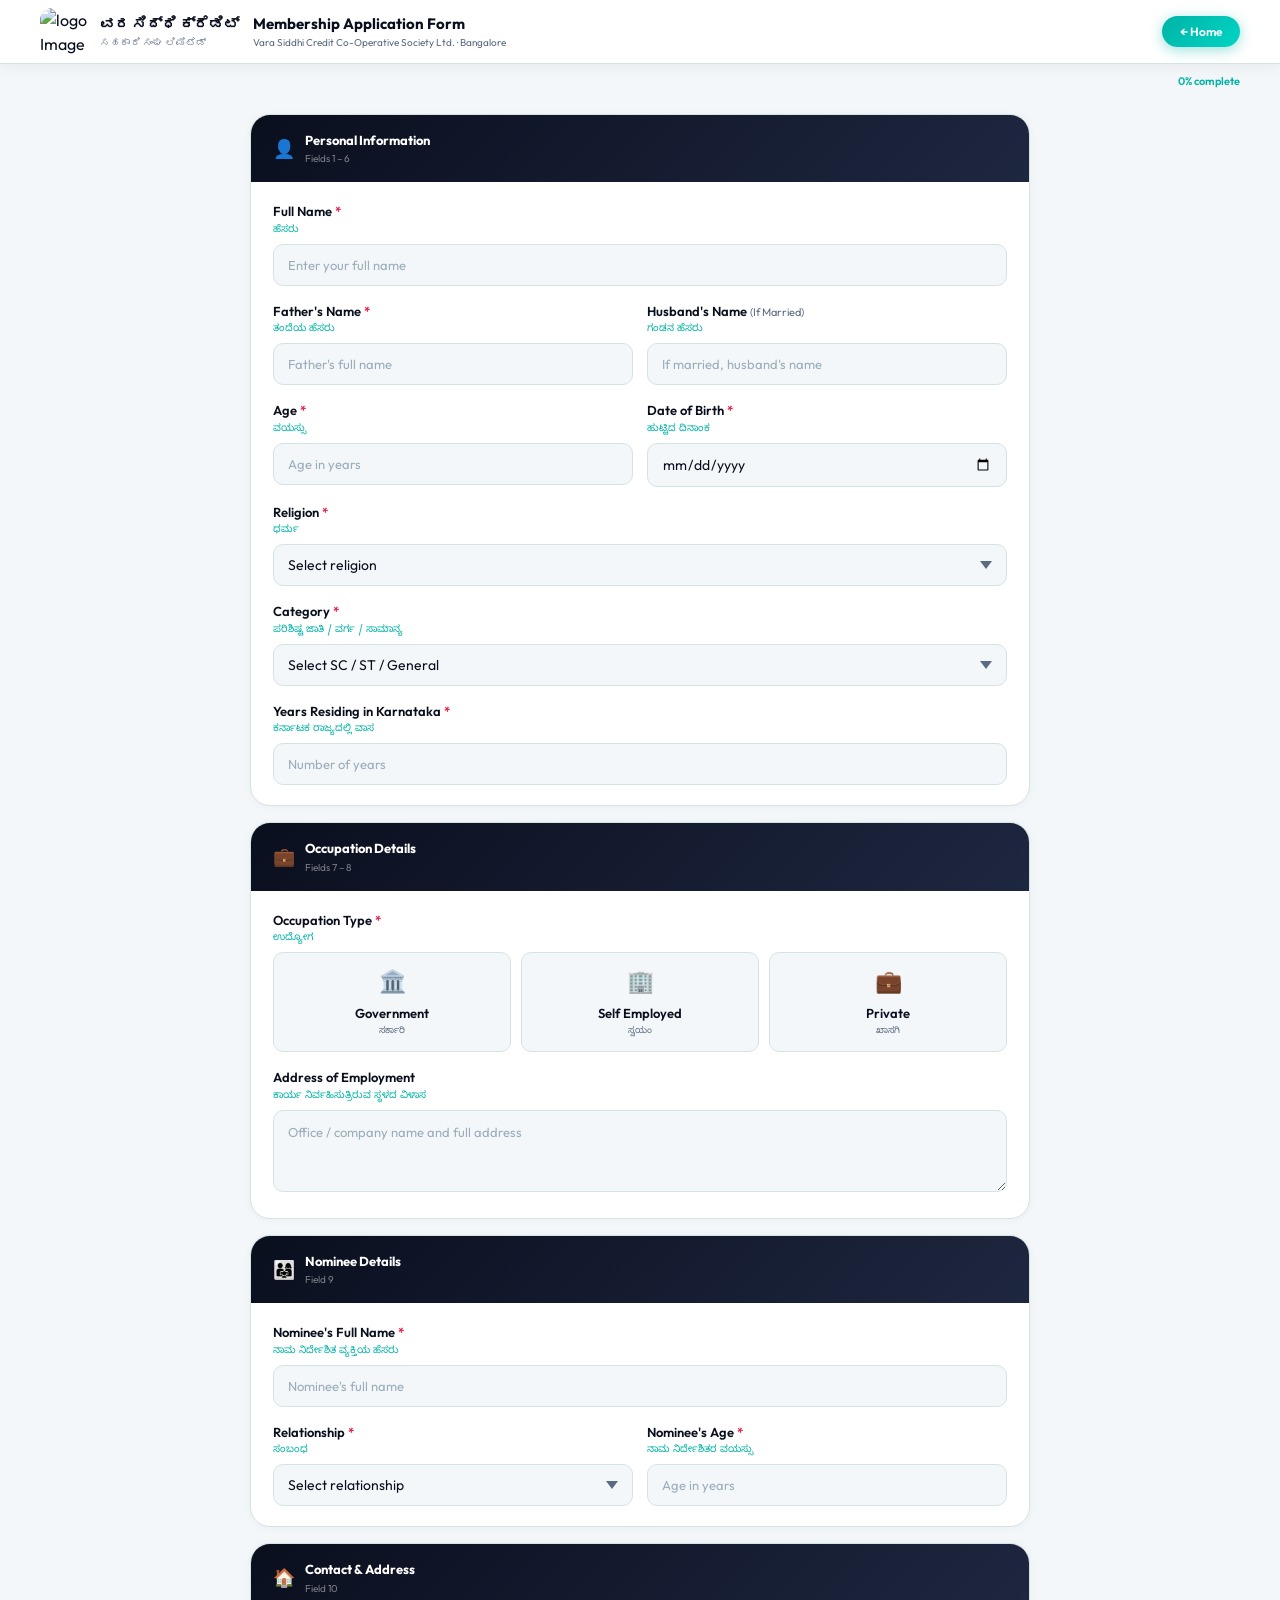
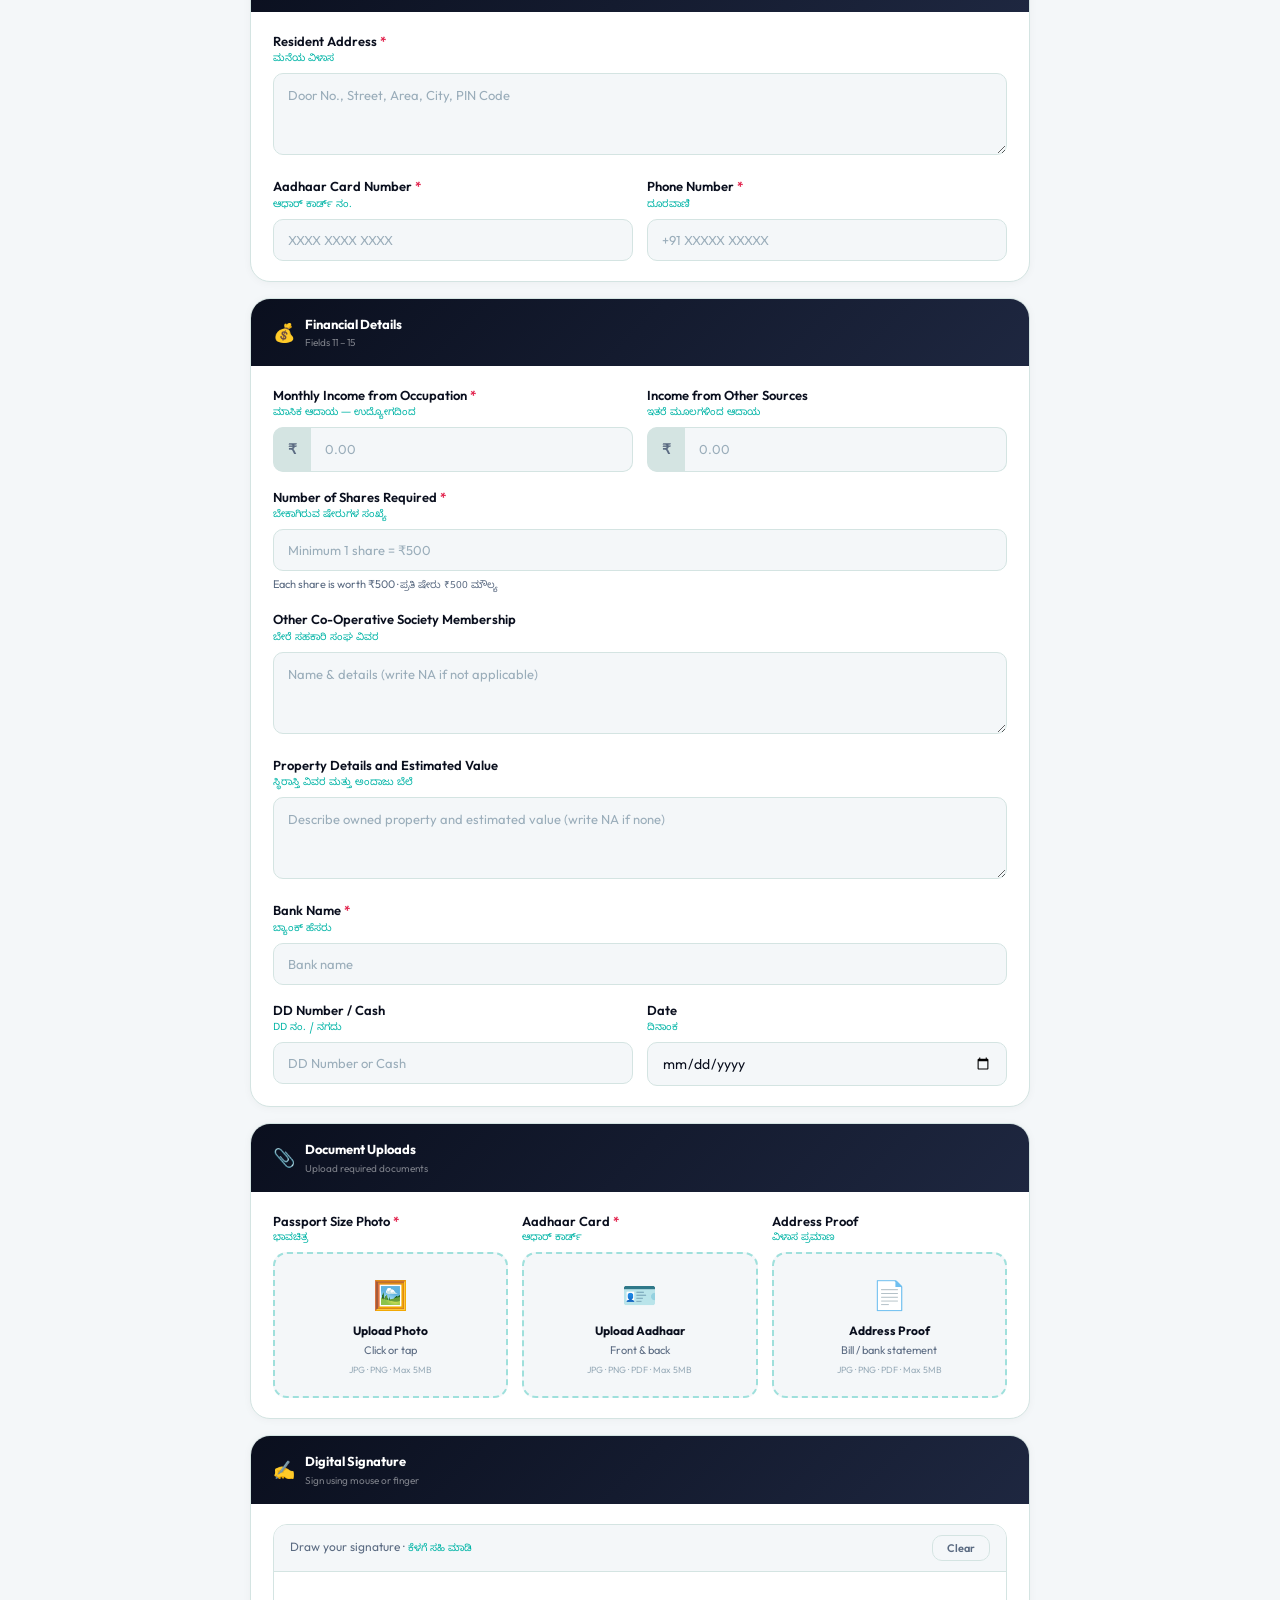
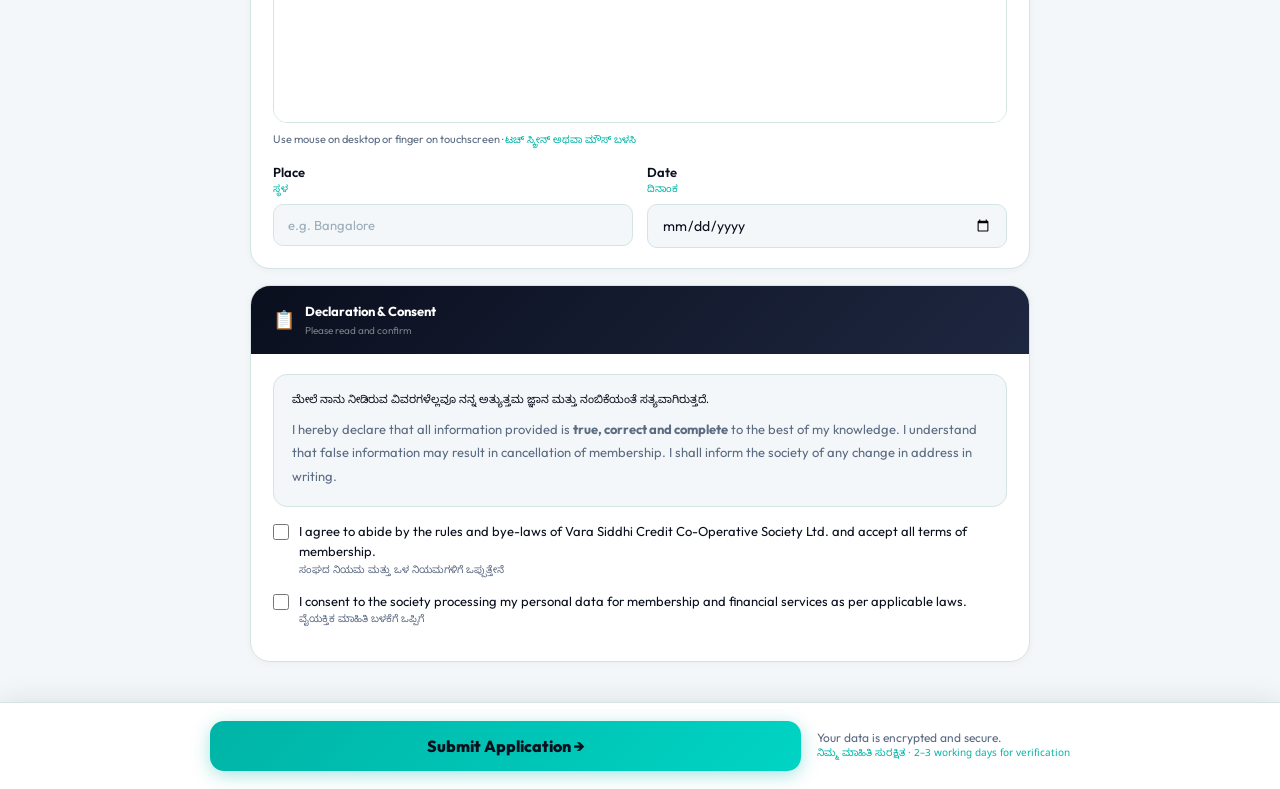
==== vara/apply.html @ 667d2475 "Add files via upload" ====
<!DOCTYPE html>
<html lang="en">
<head>
<meta charset="UTF-8">
<meta name="viewport" content="width=device-width, initial-scale=1.0">
<title>Apply for Membership — Vara Siddhi Credit Co-Operative Society Ltd.</title>
<link href="https://fonts.googleapis.com/css2?family=Noto+Sans+Kannada:wght@400;600;700&family=Outfit:wght@300;400;500;600;700;800;900&display=swap" rel="stylesheet">
<link href="https://fonts.googleapis.com/css2?family=Inter:wght@400;500;600&family=Manrope:wght@700;800&display=swap" rel="stylesheet">
<link rel="stylesheet" href="style.css">
<style>
  /* Apply page is always visible */
  #land{display:none!important;}
  #form-pg{display:block!important;}
  #success-pg{display:none;}
  #success-pg.show{display:flex!important;}
</style>
</head>
<body>

<!-- ====================================================
     FORM PAGE
==================================================== -->
<div id="form-pg">
<div class="form-nav">
  <div class="nav-brand" onclick="window.location.href='index.html'" style="cursor:pointer;">
    <div class="nav-logo"><img src="img/vara logo.PNG" alt="logo Image"></div>
    <div class="nav-title">
      <h1>ವರ ಸಿದ್ಧಿ ಕ್ರೆಡಿಟ್</h1>
      <p>ಸಹಕಾರಿ ಸಂಘ ಲಿಮಿಟೆಡ್</p>
    </div>
  </div>
  <div class="form-nav-txt">
    <h2>Membership Application Form</h2>
    <p>Vara Siddhi Credit Co-Operative Society Ltd. · Bangalore</p>
  </div>
  <button class="btn-nav" style="font-size:12px;padding:8px 18px;" onclick="window.location.href='index.html'">← Home</button>
</div>
<div class="prog-wrap"><div class="prog-bar" id="pbar"></div></div>
<div class="prog-label" id="progLabel">0% complete</div>

<div class="form-body">

  <!-- Personal -->
  <div class="form-section">
    <div class="form-section-header"><span class="sec-ico">👤</span><div><h3>Personal Information</h3><p>Fields 1 – 6</p></div></div>
    <div class="form-fields">
      <div class="field">
        <label>Full Name <span class="req">*</span><span class="kan">ಹೆಸರು</span></label>
        <input class="fi" type="text" placeholder="Enter your full name" oninput="upProg()">
      </div>
      <div class="field-row">
        <div class="field" style="margin-bottom:0;">
          <label>Father's Name <span class="req">*</span><span class="kan">ತಂದೆಯ ಹೆಸರು</span></label>
          <input class="fi" type="text" placeholder="Father's full name" oninput="upProg()">
        </div>
        <div class="field" style="margin-bottom:0;">
          <label>Husband's Name <span style="font-size:11px;font-weight:400;color:var(--muted);">(If Married)</span><span class="kan">ಗಂಡನ ಹೆಸರು</span></label>
          <input class="fi" type="text" placeholder="If married, husband's name" oninput="upProg()">
        </div>
      </div>
      <div class="field-row" style="margin-top:16px;">
        <div class="field" style="margin-bottom:0;">
          <label>Age <span class="req">*</span><span class="kan">ವಯಸ್ಸು</span></label>
          <input class="fi" type="number" placeholder="Age in years" min="18" max="80" oninput="upProg()">
        </div>
        <div class="field" style="margin-bottom:0;">
          <label>Date of Birth <span class="req">*</span><span class="kan">ಹುಟ್ಟಿದ ದಿನಾಂಕ</span></label>
          <input class="fi" type="date" oninput="upProg()">
        </div>
      </div>
      <div class="field" style="margin-top:16px;">
        <label>Religion <span class="req">*</span><span class="kan">ಧರ್ಮ</span></label>
        <select class="fi" onchange="upProg()"><option value="">Select religion</option><option>Hindu</option><option>Muslim</option><option>Christian</option><option>Jain</option><option>Buddhist</option><option>Sikh</option><option>Other</option></select>
      </div>
      <div class="field">
        <label>Category <span class="req">*</span><span class="kan">ಪರಿಶಿಷ್ಟ ಜಾತಿ / ವರ್ಗ / ಸಾಮಾನ್ಯ</span></label>
        <select class="fi" onchange="upProg()"><option value="">Select SC / ST / General</option><option>General</option><option>SC – Scheduled Caste</option><option>ST – Scheduled Tribe</option><option>OBC – Other Backward Class</option></select>
      </div>
      <div class="field">
        <label>Years Residing in Karnataka <span class="req">*</span><span class="kan">ಕರ್ನಾಟಕ ರಾಜ್ಯದಲ್ಲಿ ವಾಸ</span></label>
        <input class="fi" type="number" placeholder="Number of years" min="1" oninput="upProg()">
      </div>
    </div>
  </div>

  <!-- Occupation -->
  <div class="form-section">
    <div class="form-section-header"><span class="sec-ico">💼</span><div><h3>Occupation Details</h3><p>Fields 7 – 8</p></div></div>
    <div class="form-fields">
      <div class="field">
        <label>Occupation Type <span class="req">*</span><span class="kan">ಉದ್ಯೋಗ</span></label>
        <div class="occ-pills">
          <div class="pill" onclick="selOcc(this,'Government')"><span class="pill-ico">🏛️</span><span class="pill-en">Government</span><span class="pill-kan">ಸರ್ಕಾರಿ</span></div>
          <div class="pill" onclick="selOcc(this,'Self Employed')"><span class="pill-ico">🏢</span><span class="pill-en">Self Employed</span><span class="pill-kan">ಸ್ವಯಂ</span></div>
          <div class="pill" onclick="selOcc(this,'Private')"><span class="pill-ico">💼</span><span class="pill-en">Private</span><span class="pill-kan">ಖಾಸಗಿ</span></div>
        </div>
        <input type="hidden" id="occv">
      </div>
      <div class="field">
        <label>Address of Employment<span class="kan">ಕಾರ್ಯ ನಿರ್ವಹಿಸುತ್ರಿರುವ ಸ್ಥಳದ ವಿಳಾಸ</span></label>
        <textarea class="fi" placeholder="Office / company name and full address" oninput="upProg()"></textarea>
      </div>
    </div>
  </div>

  <!-- Nominee -->
  <div class="form-section">
    <div class="form-section-header"><span class="sec-ico">👨‍👩‍👧</span><div><h3>Nominee Details</h3><p>Field 9</p></div></div>
    <div class="form-fields">
      <div class="field">
        <label>Nominee's Full Name <span class="req">*</span><span class="kan">ನಾಮ ನಿರ್ದೇಶಿತ ವ್ಯಕ್ತಿಯ ಹೆಸರು</span></label>
        <input class="fi" type="text" placeholder="Nominee's full name" oninput="upProg()">
      </div>
      <div class="field-row">
        <div class="field" style="margin-bottom:0;">
          <label>Relationship <span class="req">*</span><span class="kan">ಸಂಬಂಧ</span></label>
          <select class="fi" onchange="upProg()"><option value="">Select relationship</option><option>Husband</option><option>Wife</option><option>Son</option><option>Daughter</option><option>Father</option><option>Mother</option><option>Brother</option><option>Sister</option></select>
        </div>
        <div class="field" style="margin-bottom:0;">
          <label>Nominee's Age <span class="req">*</span><span class="kan">ನಾಮ ನಿರ್ದೇಶಿತರ ವಯಸ್ಸು</span></label>
          <input class="fi" type="number" placeholder="Age in years" min="1" oninput="upProg()">
        </div>
      </div>
    </div>
  </div>

  <!-- Contact -->
  <div class="form-section">
    <div class="form-section-header"><span class="sec-ico">🏠</span><div><h3>Contact & Address</h3><p>Field 10</p></div></div>
    <div class="form-fields">
      <div class="field">
        <label>Resident Address <span class="req">*</span><span class="kan">ಮನೆಯ ವಿಳಾಸ</span></label>
        <textarea class="fi" placeholder="Door No., Street, Area, City, PIN Code" oninput="upProg()"></textarea>
      </div>
      <div class="field-row">
        <div class="field" style="margin-bottom:0;">
          <label>Aadhaar Card Number <span class="req">*</span><span class="kan">ಆಧಾರ್ ಕಾರ್ಡ್ ನಂ.</span></label>
          <input class="fi" type="text" placeholder="XXXX XXXX XXXX" maxlength="14" oninput="fmtA(this);upProg()">
        </div>
        <div class="field" style="margin-bottom:0;">
          <label>Phone Number <span class="req">*</span><span class="kan">ದೂರವಾಣಿ</span></label>
          <input class="fi" type="tel" placeholder="+91 XXXXX XXXXX" oninput="upProg()">
        </div>
      </div>
    </div>
  </div>

  <!-- Financial -->
  <div class="form-section">
    <div class="form-section-header"><span class="sec-ico">💰</span><div><h3>Financial Details</h3><p>Fields 11 – 15</p></div></div>
    <div class="form-fields">
      <div class="income-row">
        <div class="income-item">
          <label>Monthly Income from Occupation <span class="req">*</span><span class="kan">ಮಾಸಿಕ ಆದಾಯ — ಉದ್ಯೋಗದಿಂದ</span></label>
          <div class="fi-prefix-wrap"><span class="fi-prefix">₹</span><input class="fi fi-with-prefix" type="number" placeholder="0.00" oninput="upProg()"></div>
        </div>
        <div class="income-item">
          <label>Income from Other Sources<span class="kan">ಇತರೆ ಮೂಲಗಳಿಂದ ಆದಾಯ</span></label>
          <div class="fi-prefix-wrap"><span class="fi-prefix">₹</span><input class="fi fi-with-prefix" type="number" placeholder="0.00" oninput="upProg()"></div>
        </div>
      </div>
      <div class="field" style="margin-top:16px;">
        <label>Number of Shares Required <span class="req">*</span><span class="kan">ಬೇಕಾಗಿರುವ ಷೇರುಗಳ ಸಂಖ್ಯೆ</span></label>
        <input class="fi" type="number" placeholder="Minimum 1 share = ₹500" min="1" oninput="upProg()">
        <span class="hint">Each share is worth ₹500 · <span class="kan">ಪ್ರತಿ ಷೇರು ₹500 ಮೌಲ್ಯ</span></span>
      </div>
      <div class="field">
        <label>Other Co-Operative Society Membership<span class="kan">ಬೇರೆ ಸಹಕಾರಿ ಸಂಘ ವಿವರ</span></label>
        <textarea class="fi" placeholder="Name & details (write NA if not applicable)" oninput="upProg()"></textarea>
      </div>
      <div class="field">
        <label>Property Details and Estimated Value<span class="kan">ಸ್ಥಿರಾಸ್ತಿ ವಿವರ ಮತ್ತು ಅಂದಾಜು ಬೆಲೆ</span></label>
        <textarea class="fi" placeholder="Describe owned property and estimated value (write NA if none)" oninput="upProg()"></textarea>
      </div>
      <div class="field">
        <label>Bank Name <span class="req">*</span><span class="kan">ಬ್ಯಾಂಕ್ ಹೆಸರು</span></label>
        <input class="fi" type="text" placeholder="Bank name" oninput="upProg()">
      </div>
      <div class="field-row">
        <div class="field" style="margin-bottom:0;">
          <label>DD Number / Cash<span class="kan">DD ನಂ. / ನಗದು</span></label>
          <input class="fi" type="text" placeholder="DD Number or Cash" oninput="upProg()">
        </div>
        <div class="field" style="margin-bottom:0;">
          <label>Date<span class="kan">ದಿನಾಂಕ</span></label>
          <input class="fi" type="date" oninput="upProg()">
        </div>
      </div>
    </div>
  </div>

  <!-- Uploads -->
  <div class="form-section">
    <div class="form-section-header"><span class="sec-ico">📎</span><div><h3>Document Uploads</h3><p>Upload required documents</p></div></div>
    <div class="form-fields">
      <div class="upload-grid">
        <div class="upload-item">
          <label>Passport Size Photo <span class="req">*</span><span class="kan">ಭಾವಚಿತ್ರ</span></label>
          <div class="drop-zone" id="dz1"><input type="file" accept="image/*" onchange="upFile(this,'dz1','fc1','fn1','fs1')"><div class="dz-ico">🖼️</div><div class="dz-text"><strong>Upload Photo</strong>Click or tap</div><div class="dz-fmt">JPG · PNG · Max 5MB</div></div>
          <div class="file-chip" id="fc1"><span style="font-size:18px;flex-shrink:0;">🖼️</span><div style="flex:1;min-width:0;"><div class="fname" id="fn1"></div><div class="fsize" id="fs1"></div></div><button class="frm" onclick="rmFile('dz1','fc1')">×</button></div>
        </div>
        <div class="upload-item">
          <label>Aadhaar Card <span class="req">*</span><span class="kan">ಆಧಾರ್ ಕಾರ್ಡ್</span></label>
          <div class="drop-zone" id="dz2"><input type="file" accept="image/*,.pdf" onchange="upFile(this,'dz2','fc2','fn2','fs2')"><div class="dz-ico">🪪</div><div class="dz-text"><strong>Upload Aadhaar</strong>Front & back</div><div class="dz-fmt">JPG · PNG · PDF · Max 5MB</div></div>
          <div class="file-chip" id="fc2"><span style="font-size:18px;flex-shrink:0;">🪪</span><div style="flex:1;min-width:0;"><div class="fname" id="fn2"></div><div class="fsize" id="fs2"></div></div><button class="frm" onclick="rmFile('dz2','fc2')">×</button></div>
        </div>
        <div class="upload-item">
          <label>Address Proof<span class="kan">ವಿಳಾಸ ಪ್ರಮಾಣ</span></label>
          <div class="drop-zone" id="dz3"><input type="file" accept="image/*,.pdf" onchange="upFile(this,'dz3','fc3','fn3','fs3')"><div class="dz-ico">📄</div><div class="dz-text"><strong>Address Proof</strong>Bill / bank statement</div><div class="dz-fmt">JPG · PNG · PDF · Max 5MB</div></div>
          <div class="file-chip" id="fc3"><span style="font-size:18px;flex-shrink:0;">📄</span><div style="flex:1;min-width:0;"><div class="fname" id="fn3"></div><div class="fsize" id="fs3"></div></div><button class="frm" onclick="rmFile('dz3','fc3')">×</button></div>
        </div>
      </div>
    </div>
  </div>

  <!-- Signature -->
  <div class="form-section">
    <div class="form-section-header"><span class="sec-ico">✍️</span><div><h3>Digital Signature</h3><p>Sign using mouse or finger</p></div></div>
    <div class="form-fields">
      <div class="sig-wrap">
        <div class="sig-toolbar"><span class="sig-hint">Draw your signature · <span class="kan">ಕೆಳಗೆ ಸಹಿ ಮಾಡಿ</span></span><button class="clr-btn" onclick="clrSig()">Clear</button></div>
        <canvas id="sigC"></canvas>
      </div>
      <p class="sig-foot">Use mouse on desktop or finger on touchscreen · <span class="kan">ಟಚ್ ಸ್ಕ್ರೀನ್ ಅಥವಾ ಮೌಸ್ ಬಳಸಿ</span></p>
      <div class="field-row" style="margin-top:14px;">
        <div class="field" style="margin-bottom:0;"><label>Place<span class="kan">ಸ್ಥಳ</span></label><input class="fi" type="text" placeholder="e.g. Bangalore" oninput="upProg()"></div>
        <div class="field" style="margin-bottom:0;"><label>Date<span class="kan">ದಿನಾಂಕ</span></label><input class="fi" type="date" oninput="upProg()"></div>
      </div>
    </div>
  </div>

  <!-- Declaration -->
  <div class="form-section">
    <div class="form-section-header"><span class="sec-ico">📋</span><div><h3>Declaration & Consent</h3><p>Please read and confirm</p></div></div>
    <div class="form-fields">
      <div class="decl-box">
        <span class="dk">ಮೇಲೆ ನಾನು ನೀಡಿರುವ ವಿವರಗಳೆಲ್ಲವೂ ನನ್ನ ಅತ್ಯುತ್ತಮ ಜ್ಞಾನ ಮತ್ತು ನಂಬಿಕೆಯಂತೆ ಸತ್ಯವಾಗಿರುತ್ತದೆ.</span>
        I hereby declare that all information provided is <strong>true, correct and complete</strong> to the best of my knowledge. I understand that false information may result in cancellation of membership. I shall inform the society of any change in address in writing.
      </div>
      <div class="chk-row"><input type="checkbox" id="c1"><label for="c1">I agree to abide by the rules and bye-laws of Vara Siddhi Credit Co-Operative Society Ltd. and accept all terms of membership.<span class="kan">ಸಂಘದ ನಿಯಮ ಮತ್ತು ಒಳ ನಿಯಮಗಳಿಗೆ ಒಪ್ಪುತ್ತೇನೆ</span></label></div>
      <div class="chk-row"><input type="checkbox" id="c2"><label for="c2">I consent to the society processing my personal data for membership and financial services as per applicable laws.<span class="kan">ವೈಯಕ್ತಿಕ ಮಾಹಿತಿ ಬಳಕೆಗೆ ಒಪ್ಪಿಗೆ</span></label></div>
    </div>
  </div>

</div><!-- /form-body -->

<div class="sbmt-bar">
  <div class="sbmt-inner">
    <button class="btn-sub" onclick="submitF()">Submit Application →</button>
    <div class="sbmt-note">Your data is encrypted and secure. <span class="kan">ನಿಮ್ಮ ಮಾಹಿತಿ ಸುರಕ್ಷಿತ · 2–3 working days for verification</span></div>
  </div>
</div>
</div>

<!-- ====================================================
     SUCCESS PAGE
==================================================== -->
<div id="success-pg">
  <div class="ok-ring">✓</div>
  <h2 class="ok-title">Application Submitted!</h2>
  <p style="font-family:'Noto Sans Kannada',sans-serif;font-size:15px;color:var(--teal);margin-bottom:12px;">ಅರ್ಜಿ ಸ್ವೀಕರಿಸಲಾಗಿದೆ!</p>
  <p class="ok-sub">Your membership application has been successfully received. Our team will verify your documents and contact you within 2–3 working days.</p>
  <div class="ref-card">
    <p>Reference Number</p>
    <div class="rnum" id="refNum">VS-2026-0000</div>
  </div>
  <p style="font-size:12px;color:var(--muted);margin-bottom:28px;">Save this reference number for all future correspondence with the society.</p>
  <button class="btn-ok" onclick="window.location.href='index.html'">← Back to Home</button>
</div>

<!-- ====================================================
     JAVASCRIPT
==================================================== -->
<script>
// Progress bar — scoped to this page (no #form-pg prefix needed)
function upProg(){
  const fs=document.querySelectorAll('.fi');
  let f=0;
  fs.forEach(x=>{if(x.value&&x.value.trim()!='')f++;});
  const occ=document.getElementById('occv').value?1:0;
  const pct=Math.min(Math.round(((f+occ)/Math.max(fs.length+1,1))*100),100);
  document.getElementById('pbar').style.width=pct+'%';
  document.getElementById('progLabel').textContent=pct+'% complete';
}
document.addEventListener('input',()=>upProg());

function selOcc(el,v){
  document.querySelectorAll('.pill').forEach(p=>p.classList.remove('sel'));
  el.classList.add('sel');
  document.getElementById('occv').value=v;
  upProg();
}

function fmtA(el){
  let v=el.value.replace(/\D/g,'').substring(0,12);
  el.value=v.replace(/(.{4})/g,' ').trim();
}

function upFile(inp,dz,fc,fn,fs){
  const f=inp.files[0];
  if(!f)return;
  document.getElementById(dz).classList.add('done');
  document.getElementById(fn).textContent=f.name;
  const k=f.size/1024;
  document.getElementById(fs).textContent=k>1024?(k/1024).toFixed(1)+' MB':Math.round(k)+' KB';
  document.getElementById(fc).classList.add('show');
}

function rmFile(dz,fc){
  document.getElementById(dz).classList.remove('done');
  document.getElementById(fc).classList.remove('show');
}

// Signature pad
let sc,sd=false,slx,sly;
function initSig(){
  const c=document.getElementById('sigC');
  if(c._r)return;
  c._r=true;
  const dpr=window.devicePixelRatio||1;
  c.width=(c.offsetWidth||600)*dpr;
  c.height=150*dpr;
  c.style.height='150px';
  sc=c.getContext('2d');
  sc.scale(dpr,dpr);
  sc.strokeStyle='#0A0F1E';
  sc.lineWidth=2;
  sc.lineCap='round';
  sc.lineJoin='round';
  function gp(e){
    const r=c.getBoundingClientRect();
    const s=e.touches?e.touches[0]:e;
    return{x:s.clientX-r.left,y:s.clientY-r.top};
  }
  c.addEventListener('mousedown',e=>{sd=true;const p=gp(e);slx=p.x;sly=p.y;});
  c.addEventListener('mousemove',e=>{if(!sd)return;const p=gp(e);sc.beginPath();sc.moveTo(slx,sly);sc.lineTo(p.x,p.y);sc.stroke();slx=p.x;sly=p.y;});
  c.addEventListener('mouseup',()=>sd=false);
  c.addEventListener('mouseleave',()=>sd=false);
  c.addEventListener('touchstart',e=>{e.preventDefault();sd=true;const p=gp(e);slx=p.x;sly=p.y;},{passive:false});
  c.addEventListener('touchmove',e=>{e.preventDefault();if(!sd)return;const p=gp(e);sc.beginPath();sc.moveTo(slx,sly);sc.lineTo(p.x,p.y);sc.stroke();slx=p.x;sly=p.y;},{passive:false});
  c.addEventListener('touchend',()=>sd=false);
}

function clrSig(){
  if(sc){const c=document.getElementById('sigC');sc.clearRect(0,0,c.width,c.height);}
}

function submitF(){
  if(!document.getElementById('c1').checked||!document.getElementById('c2').checked){
    alert('Please check both declaration boxes before submitting.');
    return;
  }
  const ref='VS-'+new Date().getFullYear()+'-'+String(Math.floor(Math.random()*9000)+1000);
  document.getElementById('refNum').textContent=ref;
  document.getElementById('form-pg').style.display='none';
  const s=document.getElementById('success-pg');
  s.classList.add('show');
  window.scrollTo(0,0);
}

// Init signature on load
window.addEventListener('load',()=>{ initSig(); upProg(); });
</script>
</body>
</html>
---- vara/style.css ----
*{margin:0;padding:0;box-sizing:border-box;}
:root{
  --ink:#0A0F1E;--ink2:#141929;--ink3:#1E2740;
  --teal:#00B4A6;--teal2:#00D4C4;--teal3:#B2F0EC;
  --amber:#F59E0B;--amber2:#FCD34D;
  --rose:#F43F5E;
  --white:#FFFFFF;--off:#F4F7F9;--light:#E8F5F4;
  --text:#0A0F1E;--muted:#5B6B82;--border:#D4E4E2;
  --green:#059669;--red:#E11D48;
  --r6:6px;--r10:10px;--r14:14px;--r20:20px;--r99:99px;
  --shadow:0 4px 24px rgba(10,15,30,0.08);
  --shadow-lg:0 8px 40px rgba(10,15,30,0.14);
}
html{scroll-behavior:smooth;overflow-x:hidden;}
body{font-family:'Outfit',sans-serif;background:var(--off);color:var(--text);overflow-x:hidden;line-height:1.5;max-width:100vw;}
#land{display:block;}#form-pg{display:none;}#success-pg{display:none;}

/* ── NAVBAR ── */
nav{
  background:rgba(255,255,255,0.97);backdrop-filter:blur(12px);
  border-bottom:1px solid rgba(0,180,166,0.12);
  padding:0 40px;display:flex;align-items:center;justify-content:space-between;
  height:68px;position:sticky;top:0;z-index:500;
  box-shadow:0 1px 20px rgba(10,15,30,0.06);
}
.nav-brand{display:flex;align-items:center;gap:12px;text-decoration:none;cursor:pointer;}
.nav-logo{width:48px;height:48px;border-radius:12px;overflow:hidden;flex-shrink:0;background:var(--white);}
.nav-logo img{width:100%;height:100%;object-fit:cover;}
.nav-title h1{font-size:15px;font-weight:700;color:var(--ink);letter-spacing:-0.2px;}
.nav-title p{font-size:10px;color:var(--muted);letter-spacing:0.2px;font-weight:400;}
.nav-links{display:flex;align-items:center;gap:2px;}
.nav-link{font-size:13px;font-weight:500;color:var(--muted);padding:8px 14px;border-radius:var(--r10);cursor:pointer;transition:all 0.2s;text-decoration:none;border:none;background:none;font-family:'Outfit',sans-serif;}
.nav-link:hover{color:var(--ink);background:var(--light);}
.btn-nav{background:linear-gradient(135deg,var(--teal),var(--teal2));color:var(--white);font-size:13px;font-weight:600;padding:10px 22px;border-radius:var(--r99);border:none;cursor:pointer;font-family:'Outfit',sans-serif;box-shadow:0 3px 14px rgba(0,180,166,0.4);transition:all 0.2s;}
.btn-nav:hover{transform:translateY(-1px);box-shadow:0 5px 20px rgba(0,180,166,0.5);}
.hamburger{display:none;flex-direction:column;gap:5px;cursor:pointer;padding:6px;background:none;border:none;}
.hamburger span{width:22px;height:2px;background:var(--ink);border-radius:2px;display:block;}
.mobile-menu{display:none;position:fixed;top:68px;left:0;right:0;background:var(--white);border-bottom:1px solid var(--border);padding:16px 20px;z-index:499;box-shadow:var(--shadow-lg);flex-direction:column;gap:4px;}
.mobile-menu.open{display:flex;}
.mobile-menu .nav-link{font-size:15px;padding:12px 14px;}
.mobile-menu .btn-nav{margin-top:8px;padding:13px;font-size:14px;text-align:center;border-radius:var(--r14);}

/* ── TICKER ── */
.ticker-bar{background:linear-gradient(90deg,var(--teal),#006B62);padding:8px 0;overflow:hidden;}
.ticker-in{display:flex;animation:mrq 30s linear infinite;white-space:nowrap;}
.ticker-in span{font-size:12px;color:rgba(255,255,255,0.9);padding:0 32px;border-right:1px solid rgba(255,255,255,0.2);font-weight:500;}
@keyframes mrq{0%{transform:translateX(0);}100%{transform:translateX(-50%);}}

/* ── HERO ── */
.hero{background:linear-gradient(140deg,var(--ink) 0%,var(--ink3) 55%,#1A3346 100%);padding:80px 40px 0;position:relative;overflow:hidden;}
.hero-decor1{position:absolute;top:-120px;right:-120px;width:500px;height:500px;border-radius:50%;background:radial-gradient(circle,rgba(0,180,166,0.12) 0%,transparent 70%);pointer-events:none;}
.hero-decor2{position:absolute;bottom:-80px;left:-80px;width:360px;height:360px;border-radius:50%;background:radial-gradient(circle,rgba(245,158,11,0.08) 0%,transparent 70%);pointer-events:none;}
.hero-inner{max-width:1100px;margin:0 auto;text-align:center;position:relative;z-index:1;}
.hero-eyebrow{display:inline-flex;align-items:center;gap:8px;background:rgba(0,212,196,0.12);border:1px solid rgba(0,212,196,0.25);color:var(--teal2);font-size:11px;font-weight:600;padding:6px 18px;border-radius:var(--r99);margin-bottom:22px;letter-spacing:0.8px;text-transform:uppercase;}
.hero-eyebrow .dot{width:6px;height:6px;border-radius:50%;background:var(--teal2);flex-shrink:0;}
.hero h2{font-size:52px;font-weight:900;color:var(--white);line-height:1.1;margin-bottom:18px;letter-spacing:-1px;font-family:'Manrope',sans-serif;}
.hero h2 em{color:transparent;font-style:normal;background:linear-gradient(90deg,var(--teal2),var(--amber2));-webkit-background-clip:text;background-clip:text;}
.hero p{font-size:17px;color:rgba(255,255,255,0.62);line-height:1.7;margin-bottom:36px;max-width:580px;margin-left:auto;margin-right:auto;font-weight:400;}
.hero-cta{display:flex;gap:14px;justify-content:center;flex-wrap:wrap;margin-bottom:56px;}
.btn-hero-primary{background:linear-gradient(135deg,var(--teal),var(--teal2));color:var(--ink);font-size:15px;font-weight:700;padding:15px 38px;border-radius:var(--r99);border:none;cursor:pointer;font-family:'Outfit',sans-serif;box-shadow:0 6px 24px rgba(0,180,166,0.45);transition:all 0.25s;}
.btn-hero-primary:hover{transform:translateY(-2px);box-shadow:0 10px 32px rgba(0,180,166,0.55);}
.hero-stats{display:grid;grid-template-columns:repeat(3,1fr);background:rgba(255,255,255,0.05);border-radius:20px 20px 0 0;padding:24px 10px;border:1px solid rgba(255,255,255,0.08);border-bottom:none;max-width:700px;margin:0 auto;}
.hst{text-align:center;padding:6px;border-right:1px solid rgba(255,255,255,0.07);}
.hst:last-child{border:none;}
.hst-n{font-size:28px;font-weight:800;color:var(--teal2);letter-spacing:-0.5px;}
.hst-l{font-size:11px;color:rgba(255,255,255,0.42);text-transform:uppercase;letter-spacing:0.5px;margin-top:4px;}

/* ── SECTIONS ── */
.sec{padding:80px 40px;}
.container{max-width:1100px;margin:0 auto;}
.sec-center{text-align:center;margin-bottom:48px;}
.chip{display:inline-block;background:var(--light);color:var(--teal);font-size:10px;font-weight:700;padding:5px 16px;border-radius:var(--r99);margin-bottom:12px;letter-spacing:0.8px;text-transform:uppercase;border:1px solid rgba(0,180,166,0.2);}
.sec-ttl{font-size:36px;font-weight:800;color:var(--ink);line-height:1.15;margin-bottom:10px;letter-spacing:-0.5px;}
.sec-ttl em{color:var(--teal);font-style:normal;}
.sec-sub{font-size:15px;color:var(--muted);line-height:1.65;max-width:480px;margin:0 auto;font-weight:400;}

/* ── ABOUT ── */
.about-grid{display:grid;grid-template-columns:1fr 1fr;gap:48px;align-items:center;}
.about-visual{border-radius:24px;background:linear-gradient(135deg,var(--ink),var(--ink3),#1A4A46);height:360px;display:flex;align-items:center;justify-content:center;position:relative;overflow:hidden;}
.about-visual::before{content:'';position:absolute;inset:0;background:radial-gradient(circle at 30% 40%,rgba(0,180,166,0.15),transparent 60%),radial-gradient(circle at 70% 70%,rgba(245,158,11,0.08),transparent 50%);}
.about-visual .emoji{font-size:90px;filter:drop-shadow(0 8px 20px rgba(0,0,0,0.4));position:relative;z-index:1;}
.about-visual .badge{position:absolute;bottom:20px;left:20px;background:var(--teal);color:var(--ink);font-size:11px;font-weight:700;padding:6px 14px;border-radius:var(--r99);z-index:2;}
.about-txt .label{font-size:11px;font-weight:700;color:var(--teal);text-transform:uppercase;letter-spacing:0.8px;margin-bottom:10px;display:block;}
.about-txt h3{font-size:26px;font-weight:800;color:var(--ink);margin-bottom:12px;line-height:1.2;letter-spacing:-0.3px;}
.about-txt p{font-size:14px;color:var(--muted);line-height:1.75;margin-bottom:14px;}
.trust-badges{display:flex;flex-wrap:wrap;gap:8px;margin-top:16px;}
.trust-badge{display:flex;align-items:center;gap:6px;background:var(--white);border:1px solid var(--border);color:var(--ink);font-size:12px;font-weight:500;padding:7px 14px;border-radius:var(--r10);box-shadow:0 1px 6px rgba(10,15,30,0.05);}
.trust-badge .tick{color:var(--green);font-size:13px;}

/* ── SERVICES ── */
.srv-bg{background:var(--white);}
.srv-grid{display:grid;grid-template-columns:repeat(3,1fr);gap:20px;}
.srv-card{background:var(--off);border-radius:var(--r20);padding:24px;border:1px solid var(--border);transition:all 0.3s;cursor:default;position:relative;overflow:hidden;}
.srv-card::before{content:'';position:absolute;top:0;left:0;right:0;height:3px;background:linear-gradient(90deg,var(--teal),var(--teal2));opacity:0;transition:opacity 0.3s;}
.srv-card:hover{transform:translateY(-4px);box-shadow:var(--shadow-lg);border-color:rgba(0,180,166,0.3);}
.srv-card:hover::before{opacity:1;}
.srv-ico{width:52px;height:52px;border-radius:14px;display:flex;align-items:center;justify-content:center;font-size:24px;margin-bottom:16px;}
.ic1{background:linear-gradient(135deg,#FFF9E6,#FFE99E);}
.ic2{background:linear-gradient(135deg,#E6F9F8,#B2EDE9);}
.ic3{background:linear-gradient(135deg,#FFE6EE,#FFB8CC);}
.srv-card h4{font-size:15px;font-weight:700;color:var(--ink);margin-bottom:6px;letter-spacing:-0.1px;}
.srv-card p{font-size:13px;color:var(--muted);line-height:1.6;}

/* ── LOAN CALCULATOR ── */
.calc-sec{background:var(--white);padding:56px 40px;}
.calc-card{background:linear-gradient(135deg,var(--ink),var(--ink3));border-radius:24px;padding:36px 40px;max-width:1100px;margin:0 auto;color:var(--white);}
.calc-inner{display:grid;grid-template-columns:1fr 1fr;gap:40px;align-items:center;}
.calc-left h3{font-size:28px;font-weight:800;margin-bottom:8px;letter-spacing:-0.3px;}
.calc-left p{font-size:14px;color:rgba(255,255,255,0.55);line-height:1.6;margin-bottom:24px;}
.calc-field{margin-bottom:18px;}
.calc-field label{font-size:12px;font-weight:600;color:rgba(255,255,255,0.65);display:block;margin-bottom:6px;text-transform:uppercase;letter-spacing:0.4px;}
.calc-slider-wrap{display:flex;align-items:center;gap:12px;}
.calc-slider{-webkit-appearance:none;appearance:none;width:100%;height:5px;border-radius:3px;background:rgba(255,255,255,0.2);outline:none;cursor:pointer;}
.calc-slider::-webkit-slider-thumb{-webkit-appearance:none;width:18px;height:18px;border-radius:50%;background:var(--teal2);cursor:pointer;box-shadow:0 2px 6px rgba(0,0,0,0.3);}
.calc-val{font-size:14px;font-weight:700;color:var(--teal2);min-width:80px;text-align:right;white-space:nowrap;}
.calc-right{background:rgba(255,255,255,0.06);border-radius:16px;padding:28px;border:1px solid rgba(255,255,255,0.1);}
.calc-result-title{font-size:12px;font-weight:600;color:rgba(255,255,255,0.5);text-transform:uppercase;letter-spacing:0.5px;margin-bottom:20px;}
.calc-row{display:flex;justify-content:space-between;align-items:center;padding:10px 0;border-bottom:1px solid rgba(255,255,255,0.07);}
.calc-row:last-child{border:none;margin-top:8px;}
.calc-row .lbl{font-size:13px;color:rgba(255,255,255,0.55);}
.calc-row .val{font-size:15px;font-weight:700;color:var(--white);}
.calc-row.total .val{font-size:22px;color:var(--teal2);}
.calc-apply-btn{width:100%;background:linear-gradient(135deg,var(--teal),var(--teal2));color:var(--ink);font-size:14px;font-weight:700;padding:13px;border-radius:var(--r10);border:none;cursor:pointer;font-family:'Outfit',sans-serif;margin-top:16px;transition:all 0.2s;}
.calc-apply-btn:hover{transform:translateY(-1px);}

/* ── STATS BAND ── */
.stats-band{background:linear-gradient(135deg,var(--ink) 0%,var(--ink3) 50%,#1A3A30 100%);padding:64px 40px;}
.stats-grid{display:grid;grid-template-columns:repeat(4,1fr);gap:20px;max-width:1100px;margin:0 auto;}
.stat-box{background:rgba(255,255,255,0.06);border:1px solid rgba(0,212,196,0.15);border-radius:var(--r20);padding:28px 20px;text-align:center;transition:all 0.25s;}
.stat-box:hover{background:rgba(255,255,255,0.1);transform:translateY(-3px);}
.stat-box .ico{font-size:30px;margin-bottom:10px;}
.stat-box .num{font-size:22px;font-weight:800;color:var(--teal2);letter-spacing:-0.5px;line-height:1.2;}
.stat-box .lbl{font-size:12px;color:rgba(255,255,255,0.5);margin-top:6px;font-weight:500;line-height:1.4;}

/* ── HOW IT WORKS ── */
.how-grid{display:grid;grid-template-columns:repeat(4,1fr);gap:24px;position:relative;}
.how-connector{position:absolute;top:32px;left:12%;right:12%;height:2px;background:linear-gradient(90deg,var(--teal),var(--teal2));z-index:0;opacity:0.25;}
.how-item{position:relative;z-index:1;text-align:center;padding:0 8px;}
.how-n{width:56px;height:56px;border-radius:50%;background:linear-gradient(135deg,var(--teal),var(--teal2));color:var(--ink);font-weight:800;font-size:18px;display:flex;align-items:center;justify-content:center;margin:0 auto 18px;box-shadow:0 4px 18px rgba(0,180,166,0.4);}
.how-item h4{font-size:15px;font-weight:700;color:var(--ink);margin-bottom:6px;}
.how-item p{font-size:13px;color:var(--muted);line-height:1.6;}

/* ── TESTIMONIALS ── */
.testi-bg{background:var(--white);}
.testi-grid{display:grid;grid-template-columns:repeat(3,1fr);gap:20px;}
.testi-card{background:var(--off);border-radius:var(--r20);padding:24px;border:1px solid var(--border);transition:all 0.25s;}
.testi-card:hover{transform:translateY(-3px);box-shadow:var(--shadow);}
.stars{color:var(--amber);font-size:15px;letter-spacing:3px;margin-bottom:12px;}
.testi-card blockquote{font-size:13px;color:var(--muted);line-height:1.75;margin-bottom:16px;font-style:italic;}
.testi-auth{display:flex;align-items:center;gap:12px;}
.testi-ava{width:42px;height:42px;border-radius:50%;display:flex;align-items:center;justify-content:center;font-weight:700;font-size:14px;flex-shrink:0;}
.testi-info h5{font-size:13px;font-weight:700;color:var(--ink);}
.testi-info p{font-size:11px;color:var(--muted);margin:0;}

/* ── FAQ ── */
.faq-sec{background:var(--off);}
.faq-list{max-width:760px;margin:0 auto;display:flex;flex-direction:column;gap:10px;}
.faq-item{background:var(--white);border-radius:var(--r14);border:1px solid var(--border);overflow:hidden;transition:all 0.2s;}
.faq-item.open{box-shadow:var(--shadow);}
.faq-q{padding:18px 22px;display:flex;justify-content:space-between;align-items:center;cursor:pointer;gap:12px;}
.faq-q h4{font-size:14px;font-weight:600;color:var(--ink);flex:1;}
.faq-icon{width:28px;height:28px;border-radius:50%;background:var(--light);display:flex;align-items:center;justify-content:center;font-size:14px;color:var(--teal);font-weight:700;flex-shrink:0;transition:all 0.3s;}
.faq-item.open .faq-icon{background:var(--teal);color:var(--white);transform:rotate(45deg);}
.faq-a{max-height:0;overflow:hidden;transition:max-height 0.35s ease,padding 0.2s;}
.faq-a.open{max-height:300px;padding:0 22px 18px;}
.faq-a p{font-size:13px;color:var(--muted);line-height:1.7;}

/* ── BIG CTA ── */
.cta-wrap{padding:0 40px 80px;}
.big-cta{max-width:1100px;margin:0 auto;background:linear-gradient(135deg,var(--ink) 0%,var(--ink3) 40%,#0D3030 100%);border-radius:28px;padding:64px 48px;text-align:center;position:relative;overflow:hidden;border:1px solid rgba(0,180,166,0.15);}
.big-cta::before{content:'';position:absolute;top:-80px;right:-80px;width:300px;height:300px;border-radius:50%;background:radial-gradient(circle,rgba(0,180,166,0.1),transparent 70%);}
.big-cta::after{content:'';position:absolute;bottom:-60px;left:-60px;width:240px;height:240px;border-radius:50%;background:radial-gradient(circle,rgba(245,158,11,0.07),transparent 70%);}
.big-cta h3{font-size:38px;font-weight:900;color:var(--white);margin-bottom:10px;letter-spacing:-0.5px;position:relative;z-index:1;}
.big-cta p{font-size:16px;color:rgba(255,255,255,0.6);line-height:1.65;margin-bottom:30px;max-width:520px;margin-left:auto;margin-right:auto;position:relative;z-index:1;}
.btn-cta-white{background:linear-gradient(135deg,var(--teal),var(--teal2));color:var(--ink);font-size:16px;font-weight:700;padding:16px 44px;border-radius:var(--r99);border:none;cursor:pointer;font-family:'Outfit',sans-serif;box-shadow:0 6px 24px rgba(0,180,166,0.4);transition:all 0.25s;position:relative;z-index:1;}
.btn-cta-white:hover{transform:translateY(-2px);box-shadow:0 10px 32px rgba(0,180,166,0.5);}

/* ── FOOTER ── */
footer{background:var(--ink);border-top:1px solid rgba(255,255,255,0.06);}
.footer-main{max-width:1200px;margin:0 auto;padding:48px 40px 32px;display:grid;grid-template-columns:2fr 1fr 1fr 1.6fr;gap:40px;}
.footer-brand .flogo-row{display:flex;align-items:center;gap:12px;margin-bottom:14px;}
.footer-brand .flogo{width:52px;height:52px;border-radius:12px;overflow:hidden;background:var(--white);flex-shrink:0;}
.footer-brand .flogo img{width:100%;height:100%;object-fit:contain;}
.footer-brand .fnames h4{font-size:14px;font-weight:700;color:var(--white);line-height:1.3;}
.footer-brand .fnames p{font-size:10px;color:rgba(255,255,255,0.3);margin-top:2px;}
.footer-brand .fdesc{font-size:12px;color:rgba(255,255,255,0.38);line-height:1.75;margin-bottom:20px;}
.social-row{display:flex;gap:10px;flex-wrap:wrap;}
.sicon{width:38px;height:38px;border-radius:10px;background:rgba(255,255,255,0.06);border:1px solid rgba(255,255,255,0.1);display:flex;align-items:center;justify-content:center;color:rgba(255,255,255,0.5);cursor:pointer;transition:all 0.2s;text-decoration:none;flex-shrink:0;}
.sicon:hover{background:var(--teal);border-color:var(--teal);color:var(--ink);}
.fcol h5{font-size:11px;font-weight:700;color:rgba(255,255,255,0.55);margin-bottom:16px;letter-spacing:0.8px;text-transform:uppercase;}
.fcol a{display:block;font-size:13px;color:rgba(255,255,255,0.35);text-decoration:none;margin-bottom:10px;cursor:pointer;transition:color 0.2s;}
.fcol a:hover{color:var(--teal2);}
.fcontact-item{display:flex;gap:10px;margin-bottom:14px;align-items:flex-start;}
.fcontact-item .fci{font-size:14px;color:var(--teal2);margin-top:1px;flex-shrink:0;}
.fcontact-item p{font-size:12px;color:rgba(255,255,255,0.4);line-height:1.65;}
.fcontact-item a{color:var(--teal2);text-decoration:none;font-size:12px;}
.footer-bottom-bar{border-top:1px solid rgba(255,255,255,0.07);background:rgba(0,0,0,0.2);}
.footer-bottom-inner{max-width:1200px;margin:0 auto;padding:16px 40px;display:flex;align-items:center;justify-content:space-between;flex-wrap:wrap;gap:10px;}
.footer-bottom-inner .copy{font-size:11px;color:rgba(255,255,255,0.22);}
.footer-bottom-links{display:flex;gap:16px;align-items:center;flex-wrap:wrap;}
.footer-bottom-links a{font-size:11px;color:rgba(255,255,255,0.25);text-decoration:none;cursor:pointer;transition:color 0.2s;}
.footer-bottom-links a:hover{color:var(--teal2);}
.footer-bottom-inner .regn{font-size:11px;color:rgba(255,255,255,0.18);}

/* ── FORM PAGE ── */
.form-nav{background:rgba(255,255,255,0.97);backdrop-filter:blur(12px);border-bottom:1px solid var(--border);padding:0 40px;display:flex;align-items:center;gap:14px;height:64px;position:sticky;top:0;z-index:500;box-shadow:0 1px 16px rgba(10,15,30,0.07);}
.form-back{width:38px;height:38px;border-radius:50%;background:var(--off);border:1.5px solid var(--border);cursor:pointer;font-size:18px;color:var(--ink);display:flex;align-items:center;justify-content:center;flex-shrink:0;transition:all 0.2s;}
.form-back:hover{background:var(--light);border-color:var(--teal);}
.form-nav-logo{width:38px;height:38px;border-radius:8px;overflow:hidden;background:var(--white);flex-shrink:0;}
.form-nav-logo img{width:100%;height:100%;object-fit:contain;}
.form-nav-txt{flex:1;min-width:0;}
.form-nav-txt h2{font-size:15px;font-weight:700;color:var(--ink);white-space:nowrap;overflow:hidden;text-overflow:ellipsis;}
.form-nav-txt p{font-size:10px;color:var(--muted);}
.prog-wrap{height:3px;background:var(--off);}
.prog-bar{height:100%;background:linear-gradient(90deg,var(--teal),var(--teal2));width:0%;transition:width 0.35s;border-radius:0 2px 2px 0;}
.prog-label{text-align:right;padding:6px 40px 0;font-size:11px;font-weight:600;color:var(--teal);background:var(--off);}
.form-body{max-width:860px;margin:0 auto;padding:24px 40px;}
.form-section{background:var(--white);border-radius:var(--r20);border:1px solid var(--border);margin-bottom:16px;overflow:hidden;box-shadow:0 1px 8px rgba(10,15,30,0.04);}
.form-section-header{padding:16px 22px;background:linear-gradient(135deg,var(--ink),var(--ink3));display:flex;align-items:center;gap:10px;}
.form-section-header .sec-ico{font-size:18px;}
.form-section-header h3{font-size:13px;font-weight:700;color:var(--white);}
.form-section-header p{font-size:10px;color:rgba(255,255,255,0.45);margin-top:1px;}
.form-fields{padding:20px 22px;}
.field{margin-bottom:16px;}
.field:last-child{margin-bottom:0;}
.field label{display:block;margin-bottom:6px;font-size:13px;font-weight:600;color:var(--ink);}
.field label .kan{display:block;font-family:'Noto Sans Kannada',sans-serif;font-size:10px;color:var(--teal);font-weight:400;margin-top:1px;}
.req{color:var(--red);}
.fi{width:100%;padding:11px 14px;border:1.5px solid var(--border);border-radius:var(--r10);font-size:14px;font-family:'Outfit',sans-serif;background:var(--off);color:var(--ink);outline:none;transition:all 0.2s;}
.fi::placeholder{color:#9AADBA;font-size:13px;}
.fi:focus{border-color:var(--teal);box-shadow:0 0 0 3px rgba(0,180,166,0.12);background:var(--white);}
textarea.fi{resize:vertical;min-height:82px;line-height:1.55;}
select.fi{appearance:none;cursor:pointer;background-image:url("data:image/svg+xml,%3Csvg xmlns='http://www.w3.org/2000/svg' width='12' height='8'%3E%3Cpath fill='%235B6B82' d='M6 8L0 0h12z'/%3E%3C/svg%3E");background-repeat:no-repeat;background-position:right 14px center;padding-right:36px;}
.field-row{display:grid;grid-template-columns:1fr 1fr;gap:14px;}
.hint{font-size:11px;color:var(--muted);margin-top:5px;display:block;}
.hint .kan{font-family:'Noto Sans Kannada',sans-serif;font-size:10px;}
.occ-pills{display:grid;grid-template-columns:repeat(3,1fr);gap:10px;margin-top:6px;}
.pill{background:var(--off);border:1.5px solid var(--border);border-radius:var(--r10);padding:12px 8px;text-align:center;cursor:pointer;transition:all 0.2s;}
.pill .pill-en{font-size:13px;font-weight:600;color:var(--ink);display:block;margin-top:6px;}
.pill .pill-kan{font-family:'Noto Sans Kannada',sans-serif;font-size:9px;color:var(--muted);display:block;margin-top:2px;}
.pill .pill-ico{font-size:22px;}
.pill.sel{border-color:var(--teal);background:var(--light);box-shadow:0 0 0 3px rgba(0,180,166,0.12);}
.pill.sel .pill-en{color:var(--teal);}
.income-row{display:grid;grid-template-columns:1fr 1fr;gap:14px;}
.income-item label{font-size:13px;font-weight:600;color:var(--ink);display:block;margin-bottom:6px;}
.income-item label .kan{font-family:'Noto Sans Kannada',sans-serif;font-size:10px;color:var(--teal);display:block;font-weight:400;}
.fi-prefix-wrap{display:flex;}
.fi-prefix{font-size:14px;font-weight:600;color:var(--muted);padding:11px 14px;background:var(--border);border:1.5px solid var(--border);border-right:none;border-radius:var(--r10) 0 0 var(--r10);}
.fi-with-prefix{border-radius:0 var(--r10) var(--r10) 0!important;border-left:none!important;}
.upload-grid{display:grid;grid-template-columns:repeat(3,1fr);gap:14px;}
.upload-item label{font-size:13px;font-weight:600;color:var(--ink);display:block;margin-bottom:6px;}
.upload-item label .kan{font-family:'Noto Sans Kannada',sans-serif;font-size:10px;color:var(--teal);display:block;font-weight:400;}
.drop-zone{border:2px dashed rgba(0,180,166,0.35);border-radius:var(--r14);padding:20px 14px;text-align:center;cursor:pointer;background:var(--off);position:relative;transition:all 0.25s;}
.drop-zone:hover{border-color:var(--teal);background:var(--light);}
.drop-zone.done{border-color:var(--green);background:#F0FDF8;border-style:solid;}
.drop-zone input{position:absolute;inset:0;opacity:0;cursor:pointer;width:100%;height:100%;}
.drop-zone .dz-ico{font-size:28px;margin-bottom:6px;}
.drop-zone .dz-text strong{font-size:12px;color:var(--ink);display:block;margin-bottom:2px;}
.drop-zone .dz-text{font-size:11px;color:var(--muted);}
.dz-fmt{font-size:9px;color:#9AADBA;margin-top:4px;}
.file-chip{display:none;align-items:center;gap:8px;background:var(--white);border-radius:var(--r10);border:1px solid #B2EDD4;padding:8px 12px;margin-top:8px;}
.file-chip.show{display:flex;}
.fname{font-size:11px;font-weight:600;color:var(--ink);white-space:nowrap;overflow:hidden;text-overflow:ellipsis;flex:1;min-width:0;}
.fsize{font-size:10px;color:var(--muted);}
.frm{background:none;border:none;color:var(--red);font-size:16px;cursor:pointer;padding:0 2px;flex-shrink:0;}
.sig-wrap{border:1.5px solid var(--border);border-radius:var(--r14);overflow:hidden;}
.sig-toolbar{background:var(--off);border-bottom:1px solid var(--border);padding:10px 16px;display:flex;justify-content:space-between;align-items:center;}
.sig-toolbar .sig-hint{font-size:12px;color:var(--muted);}
.sig-toolbar .sig-hint .kan{font-family:'Noto Sans Kannada',sans-serif;font-size:10px;color:var(--teal);}
.clr-btn{background:none;border:1.5px solid var(--border);color:var(--muted);font-size:11px;font-weight:600;padding:5px 14px;border-radius:var(--r10);cursor:pointer;font-family:'Outfit',sans-serif;transition:all 0.2s;}
.clr-btn:hover{border-color:var(--teal);color:var(--teal);}
#sigC{display:block;width:100%;height:150px;touch-action:none;cursor:crosshair;background:var(--white);}
.sig-foot{font-size:11px;color:var(--muted);margin-top:8px;}
.sig-foot .kan{font-family:'Noto Sans Kannada',sans-serif;font-size:10px;color:var(--teal);}
.decl-box{background:var(--off);border:1px solid var(--border);border-radius:var(--r14);padding:18px;font-size:13px;color:var(--muted);line-height:1.8;margin-bottom:14px;}
.decl-box .dk{font-family:'Noto Sans Kannada',sans-serif;font-size:11px;color:var(--ink);display:block;margin-bottom:8px;line-height:1.6;}
.chk-row{display:flex;gap:10px;align-items:flex-start;margin-bottom:12px;}
.chk-row input{width:16px;height:16px;margin-top:3px;accent-color:var(--teal);flex-shrink:0;cursor:pointer;}
.chk-row label{font-size:13px;color:var(--ink);line-height:1.55;cursor:pointer;}
.chk-row label .kan{font-family:'Noto Sans Kannada',sans-serif;font-size:10px;color:var(--muted);display:block;margin-top:2px;}
.sbmt-bar{padding:18px 40px;background:rgba(255,255,255,0.97);backdrop-filter:blur(12px);border-top:1px solid var(--border);position:sticky;bottom:0;z-index:400;box-shadow:0 -4px 24px rgba(10,15,30,0.08);}
.sbmt-inner{max-width:860px;margin:0 auto;display:flex;align-items:center;gap:16px;flex-wrap:wrap;}
.btn-sub{flex:1;min-width:200px;background:linear-gradient(135deg,var(--teal),var(--teal2));color:var(--ink);font-family:'Outfit',sans-serif;font-size:16px;font-weight:800;padding:15px;border-radius:var(--r14);border:none;cursor:pointer;box-shadow:0 4px 18px rgba(0,180,166,0.35);transition:all 0.25s;}
.btn-sub:hover{transform:translateY(-1px);box-shadow:0 6px 24px rgba(0,180,166,0.45);}
.sbmt-note{font-size:12px;color:var(--muted);}
.sbmt-note .kan{font-family:'Noto Sans Kannada',sans-serif;font-size:10px;color:var(--teal);display:block;}

/* ── SUCCESS ── */
#success-pg{min-height:100vh;background:var(--off);flex-direction:column;align-items:center;justify-content:center;padding:60px 24px;text-align:center;}
.ok-ring{width:90px;height:90px;border-radius:50%;background:linear-gradient(135deg,var(--teal),var(--green));display:flex;align-items:center;justify-content:center;font-size:40px;margin:0 auto 24px;box-shadow:0 10px 36px rgba(0,180,166,0.4);}
.ok-title{font-size:32px;font-weight:900;color:var(--ink);margin-bottom:8px;letter-spacing:-0.5px;}
.ok-sub{font-size:15px;color:var(--muted);line-height:1.7;max-width:440px;margin:0 auto 30px;}
.ref-card{background:var(--white);border:2px dashed rgba(0,180,166,0.4);border-radius:var(--r20);padding:18px 36px;margin-bottom:28px;display:inline-block;box-shadow:var(--shadow);}
.ref-card p{font-size:11px;color:var(--muted);margin-bottom:6px;font-weight:500;text-transform:uppercase;letter-spacing:0.5px;}
.ref-card .rnum{font-size:28px;font-weight:900;color:var(--ink);letter-spacing:-0.5px;}
.btn-ok{background:linear-gradient(135deg,var(--ink),var(--ink3));color:var(--white);font-size:14px;font-weight:700;padding:14px 38px;border-radius:var(--r99);border:none;cursor:pointer;font-family:'Outfit',sans-serif;transition:all 0.2s;box-shadow:0 4px 16px rgba(10,15,30,0.25);}
.btn-ok:hover{transform:translateY(-1px);}

/* ── RESPONSIVE ── */
@media(max-width:1100px){
  .footer-main{grid-template-columns:1.6fr 1fr 1fr 1.4fr;gap:24px;padding:40px 24px 28px;}
  .footer-bottom-inner{padding:14px 24px;}
}
@media(max-width:900px){
  nav{padding:0 24px;}
  .hero,.sec,.calc-sec,.stats-band,.cta-wrap{padding-left:24px;padding-right:24px;}
  .footer-main{grid-template-columns:1fr 1fr;gap:24px;padding:36px 24px 24px;}
  .footer-brand{grid-column:1/-1;}
  .footer-bottom-inner{padding:14px 24px;}
  .form-body{padding:20px 24px;}
  .sbmt-bar{padding:14px 24px;}
  .prog-label{padding-right:24px;}
  .about-grid{grid-template-columns:1fr;gap:32px;}
  .about-visual{height:220px;}
  .about-visual .emoji{font-size:64px;}
  .srv-grid{grid-template-columns:repeat(2,1fr);}
  .stats-grid{grid-template-columns:repeat(2,1fr);}
  .how-grid{grid-template-columns:repeat(2,1fr);gap:28px;}
  .how-connector{display:none;}
  .testi-grid{grid-template-columns:1fr 1fr;}
  .calc-inner{grid-template-columns:1fr;}
  .calc-card{padding:28px 24px;}
}
@media(max-width:768px){
  nav{padding:0 18px;height:62px;}
  .nav-links{display:none;}
  .hamburger{display:flex;}
  .mobile-menu{top:62px;}
  .nav-brand{flex:1;}
  .nav-title{flex:1;text-align:center;}
  .hero{padding:48px 18px 0;}
  .hero h2{font-size:34px;}
  .sec{padding:48px 18px;}
  .sec-ttl{font-size:26px;}
  .stats-band{padding:48px 18px;}
  .calc-sec{padding:40px 18px;}
  .cta-wrap{padding:0 18px 48px;}
  .big-cta{padding:36px 22px;border-radius:var(--r20);}
  .big-cta h3{font-size:26px;}
  /* FOOTER */
  .footer-main{grid-template-columns:1fr 1fr;gap:20px;padding:28px 18px 20px;}
  .footer-brand{grid-column:1/-1;}
  .fnames h4{font-size:13px;}
  .footer-bottom-inner{padding:12px 18px;flex-direction:column;align-items:flex-start;gap:8px;}
  .footer-bottom-links{gap:10px;flex-wrap:wrap;}
  .copy,.regn{font-size:10px;}
  /* FORM */
  .form-nav{padding:0 16px;gap:10px;height:58px;}
  .form-nav-txt h2{font-size:13px;}
  .form-nav-txt p{display:none;}
  .form-body{padding:14px 16px;}
  .sbmt-bar{padding:12px 16px;}
  .sbmt-inner{flex-direction:column;gap:8px;}
  .upload-grid{grid-template-columns:1fr;}
  .field-row{grid-template-columns:1fr;}
  .income-row{grid-template-columns:1fr;}
  .prog-label{padding:6px 16px 0;}
}
@media(max-width:540px){
  .footer-main{grid-template-columns:1fr;gap:20px;}
  .footer-brand{grid-column:unset;}
  .testi-grid{grid-template-columns:1fr;}
  .srv-grid{grid-template-columns:1fr 1fr;gap:12px;}
  .stats-grid{grid-template-columns:1fr 1fr;}
  .occ-pills{grid-template-columns:1fr 1fr;}
  .hero h2{font-size:28px;}
  .hst-n{font-size:20px;}
  .footer-bottom-inner{flex-direction:column;gap:6px;}
}
@media(max-width:380px){
  .srv-grid{grid-template-columns:1fr;}
  .occ-pills{grid-template-columns:1fr;}
  .stats-grid{grid-template-columns:1fr;}
  .how-grid{grid-template-columns:1fr;}
  .hero h2{font-size:24px;}
}
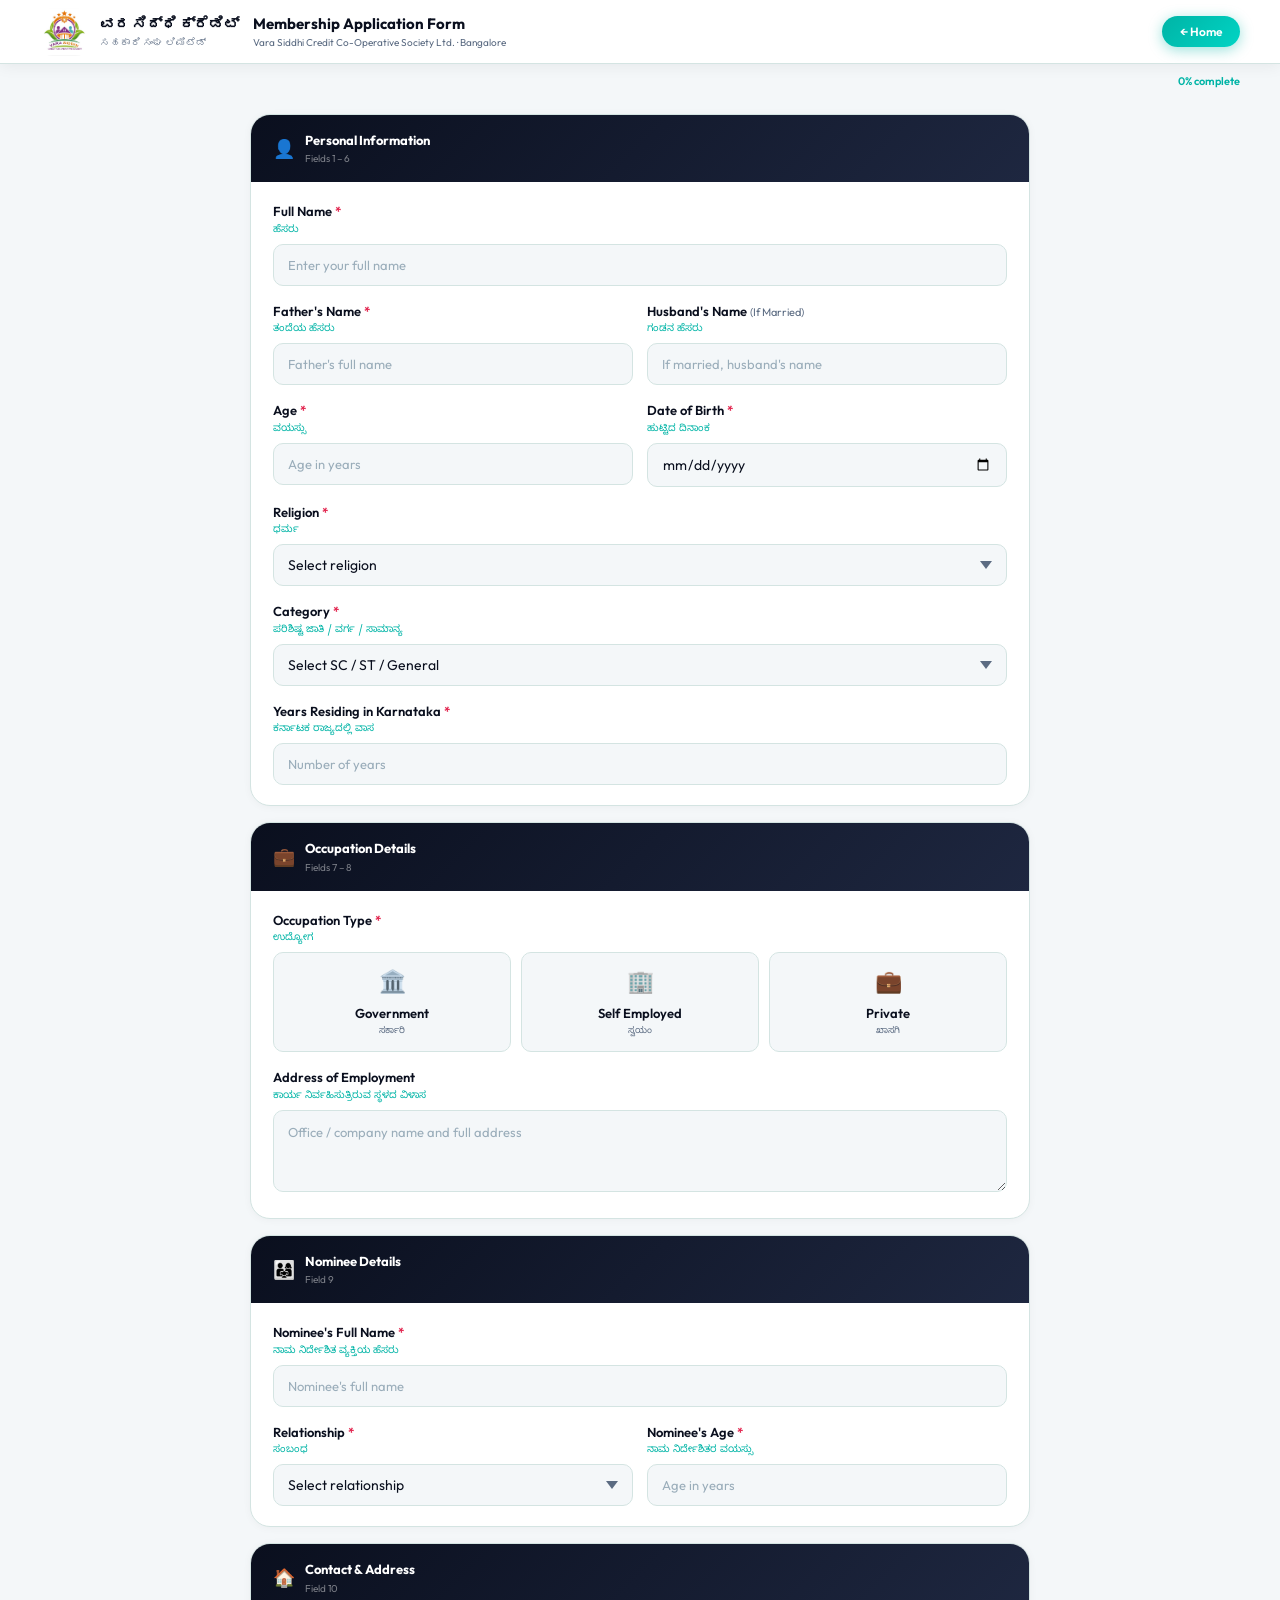
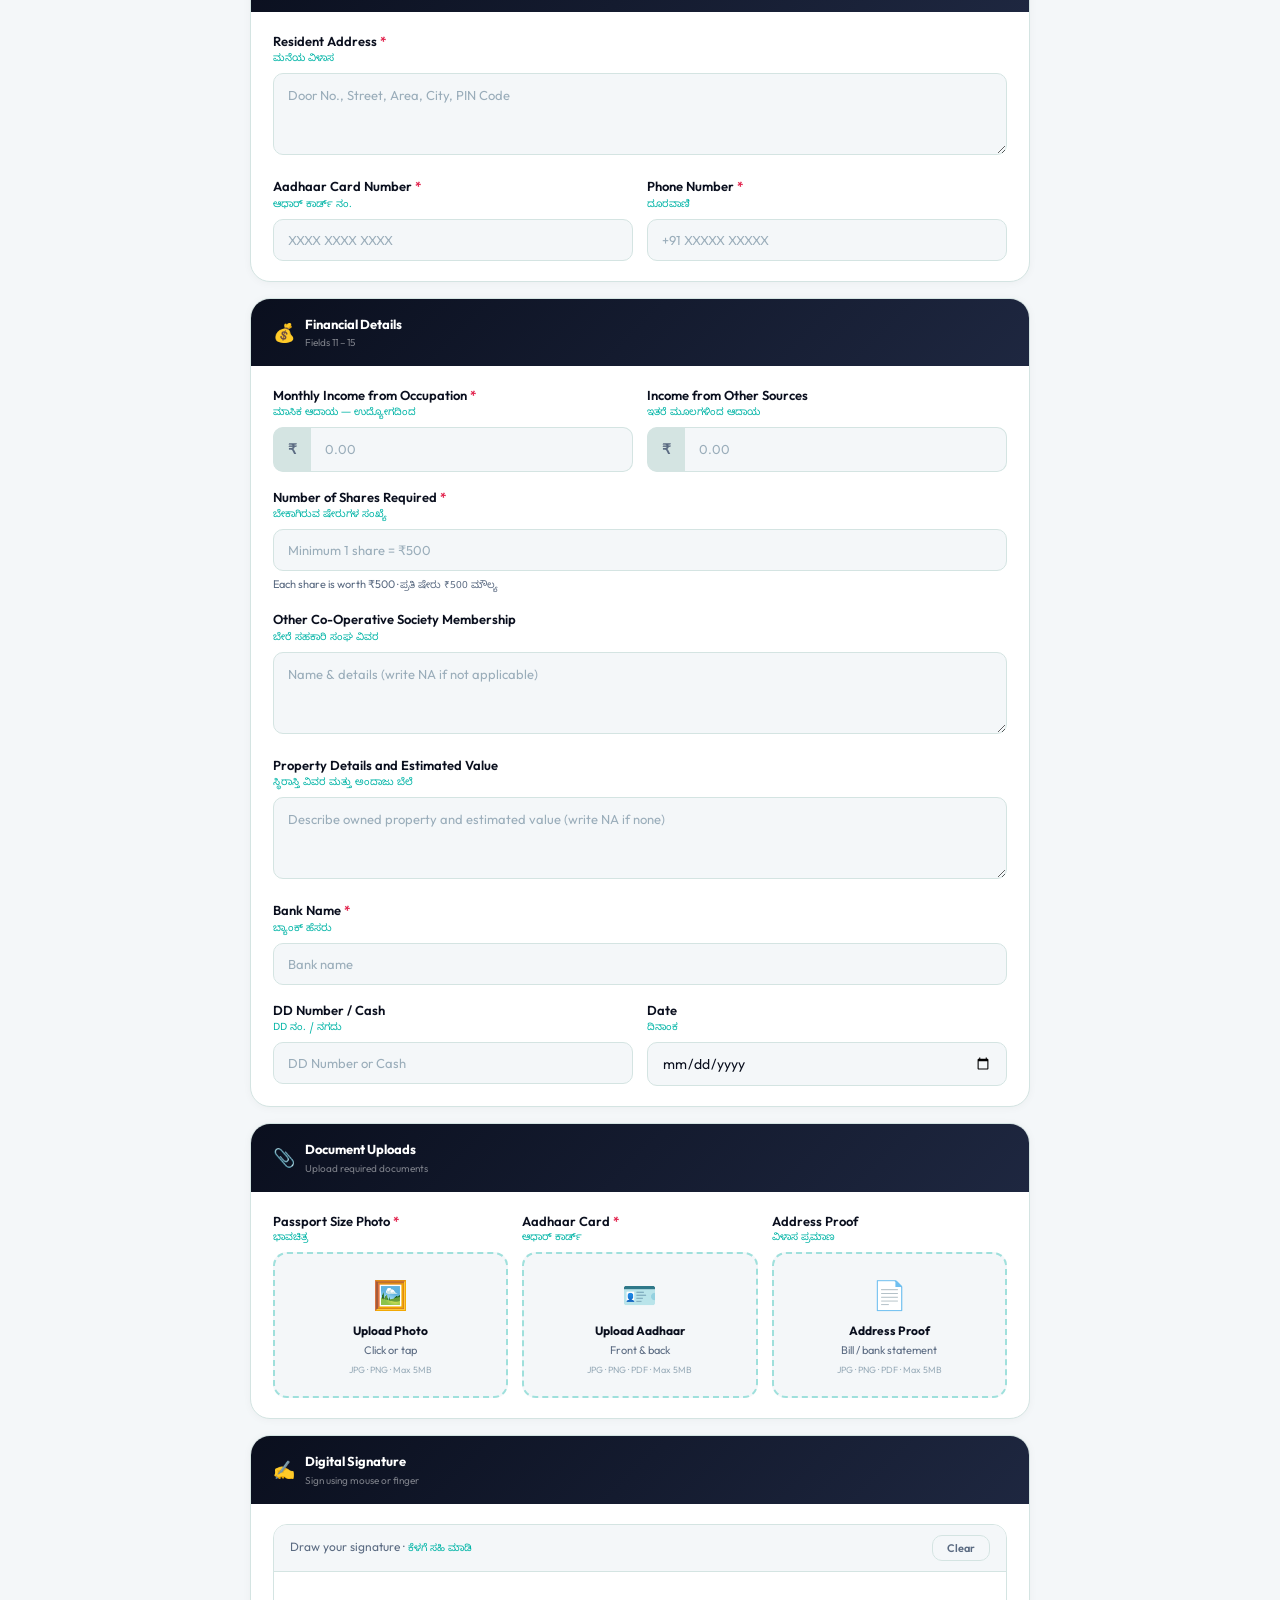
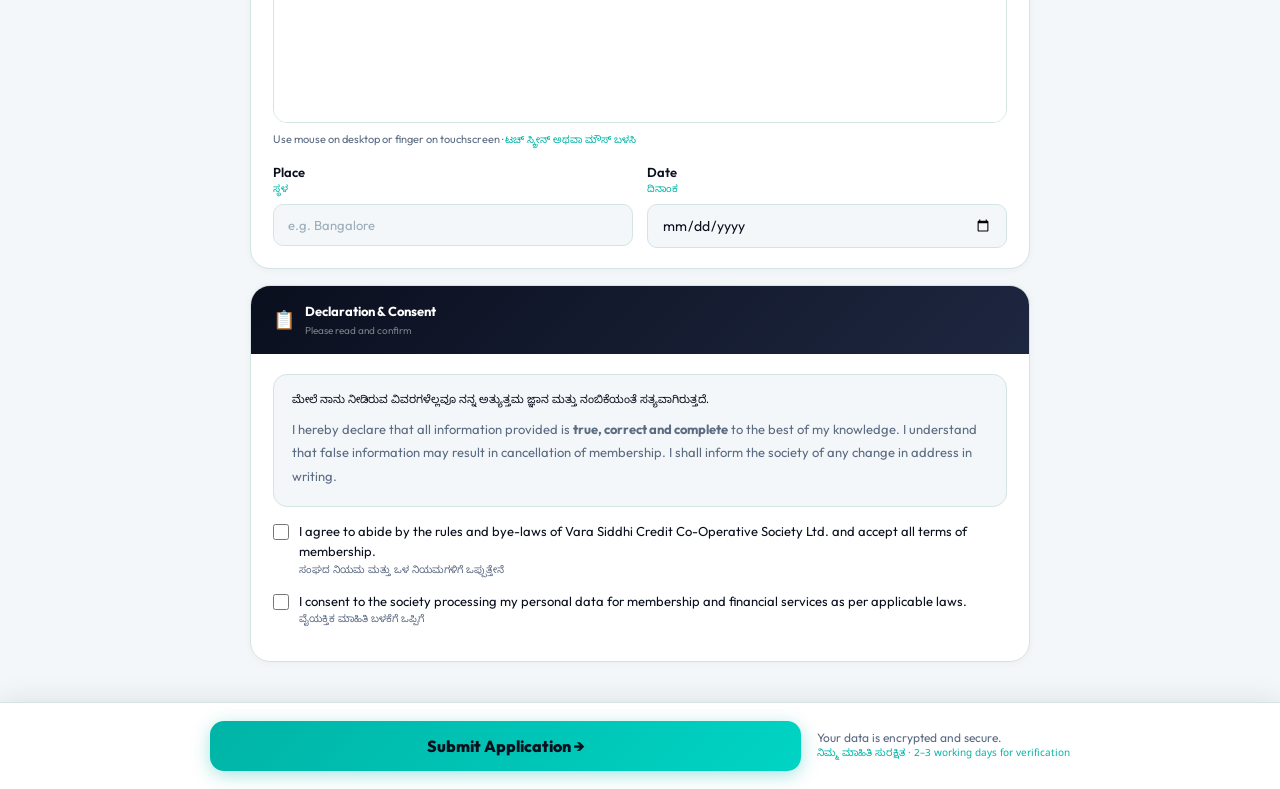
==== commit 03e84c5b: "Add files via upload" ====
--- a/vara/apply.html
+++ b/vara/apply.html
@@ -23,7 +23,7 @@
 <div id="form-pg">
 <div class="form-nav">
   <div class="nav-brand" onclick="window.location.href='index.html'" style="cursor:pointer;">
-    <div class="nav-logo"><img src="img/vara logo.PNG" alt="logo Image"></div>
+    <div class="nav-logo"><img src="vara logo.PNG" alt="logo Image"></div>
     <div class="nav-title">
       <h1>ವರ ಸಿದ್ಧಿ ಕ್ರೆಡಿಟ್</h1>
       <p>ಸಹಕಾರಿ ಸಂಘ ಲಿಮಿಟೆಡ್</p>
